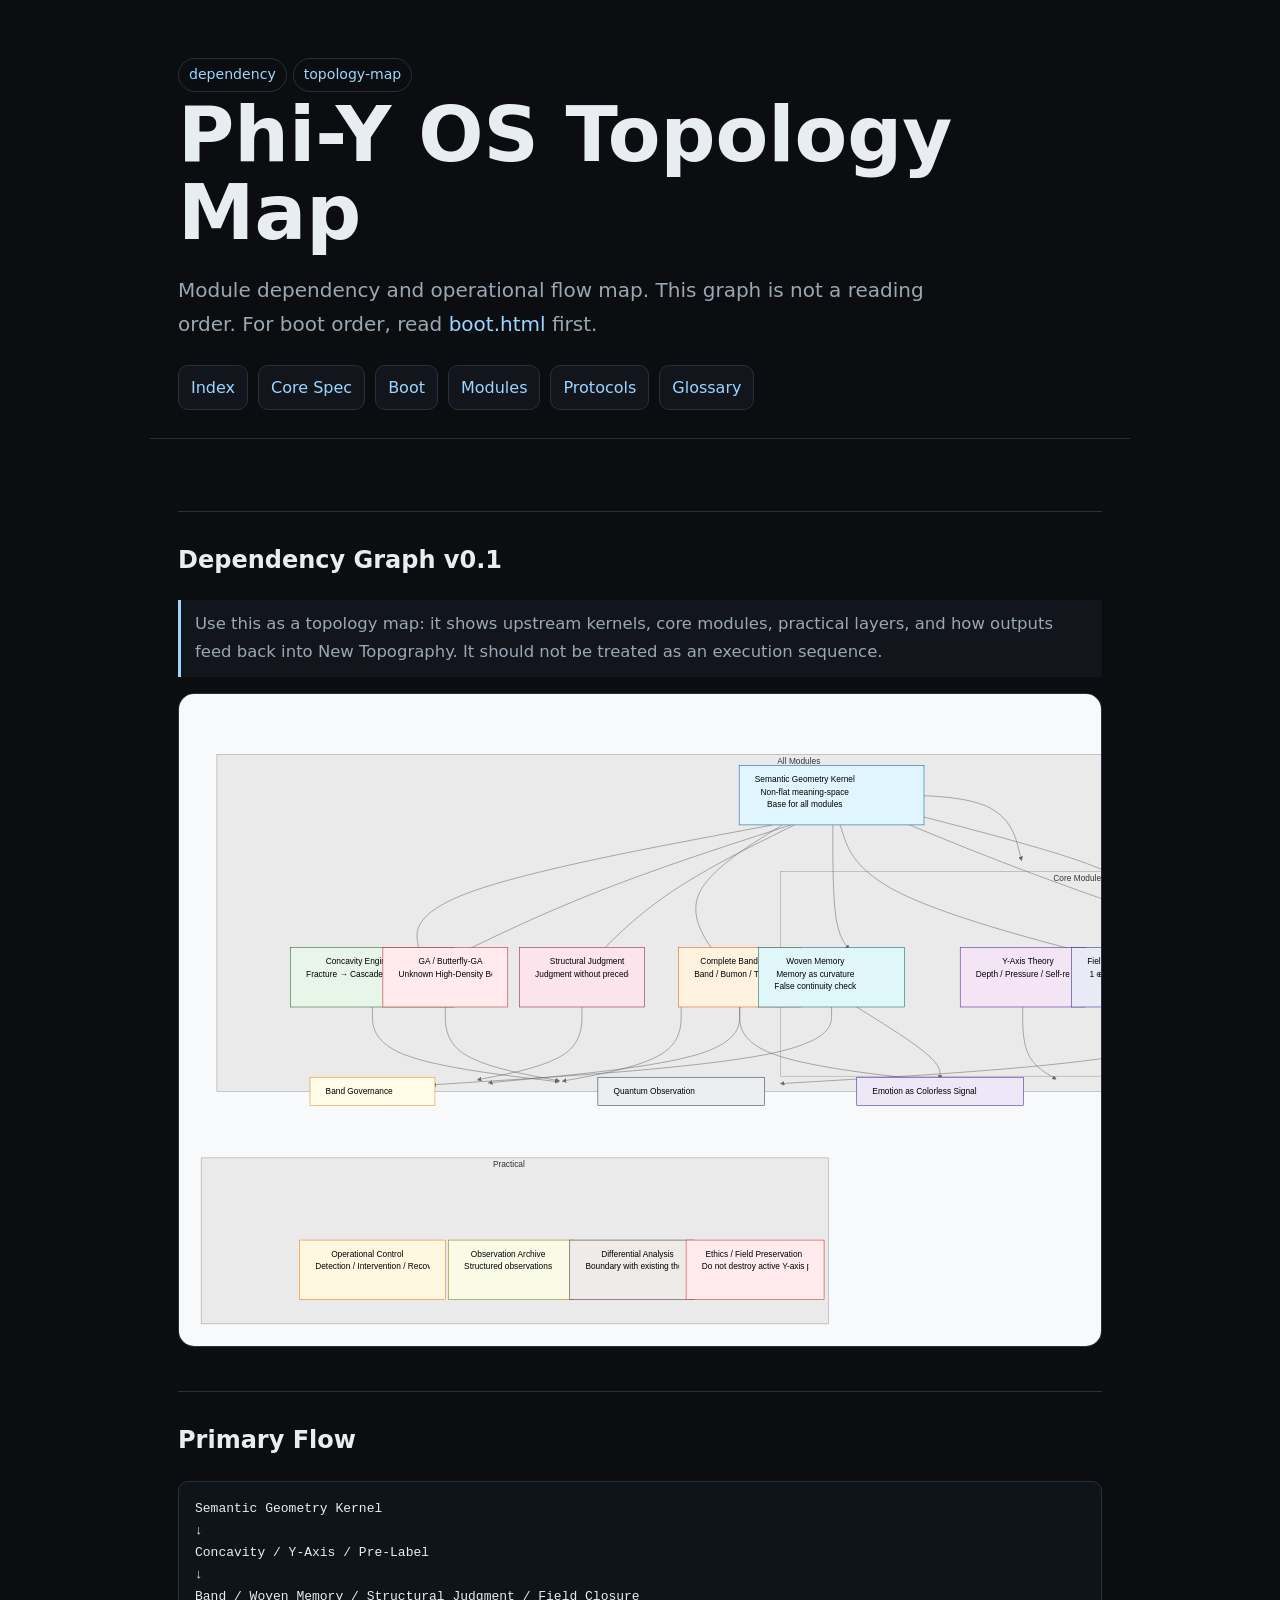
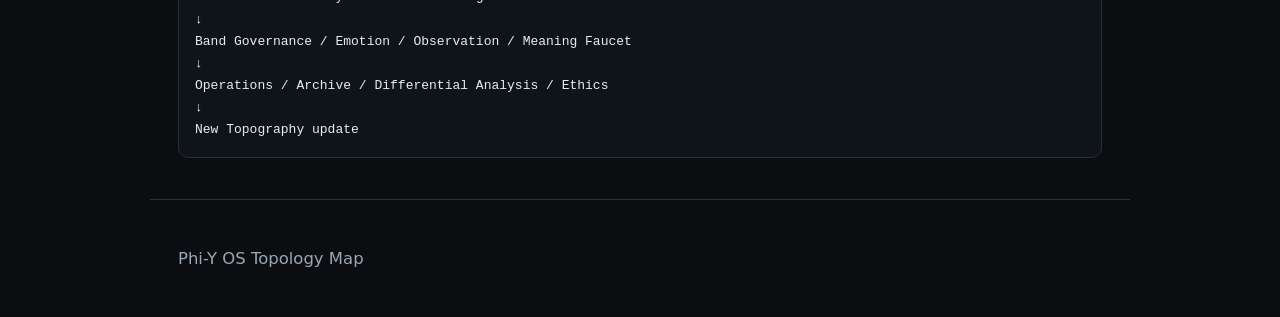
==== dependency.html @ 84e2ae33 "Add Phi-Y OS topology map page" ====
<!doctype html>
<html lang="en">
<head><meta charset="utf-8"><meta name="viewport" content="width=device-width, initial-scale=1"><title>Topology Map | Phi-Y OS</title><link rel="stylesheet" href="style.css"></head>
<body>
<header>
  <span class="tag">dependency</span><span class="tag">topology-map</span>
  <h1>Phi-Y OS Topology Map</h1>
  <p class="lead">Module dependency and operational flow map. This graph is not a reading order. For boot order, read <a href="boot.html">boot.html</a> first.</p>
  <nav class="nav"><a href="index.html">Index</a><a href="core-spec.html">Core Spec</a><a href="boot.html">Boot</a><a href="modules.html">Modules</a><a href="protocols.html">Protocols</a><a href="glossary.html">Glossary</a></nav>
</header>
<main>
  <section>
    <h2>Dependency Graph v0.1</h2>
    <p class="note">Use this as a topology map: it shows upstream kernels, core modules, practical layers, and how outputs feed back into New Topography. It should not be treated as an execution sequence.</p>
    <div class="card" style="overflow:auto; background:#f7f9fb;">
      <img src="dependency-graph.svg" alt="Phi-Y OS module dependency graph" style="min-width:1200px; width:100%; height:auto; display:block;">
    </div>
  </section>
  <section>
    <h2>Primary Flow</h2>
    <pre>Semantic Geometry Kernel
↓
Concavity / Y-Axis / Pre-Label
↓
Band / Woven Memory / Structural Judgment / Field Closure
↓
Band Governance / Emotion / Observation / Meaning Faucet
↓
Operations / Archive / Differential Analysis / Ethics
↓
New Topography update</pre>
  </section>
</main>
<footer><p>Phi-Y OS Topology Map</p></footer>
</body>
</html>
---- style.css ----
:root{--bg:#0b0d10;--panel:#12161c;--ink:#e8edf2;--muted:#9aa7b4;--line:#27313d;--accent:#9ad7ff;--code:#0f141a}*{box-sizing:border-box}body{margin:0;background:var(--bg);color:var(--ink);font-family:system-ui,-apple-system,BlinkMacSystemFont,'Segoe UI',sans-serif;line-height:1.7}header,main,footer{max-width:980px;margin:auto;padding:28px}header{padding-top:54px;border-bottom:1px solid var(--line)}h1{font-size:clamp(2.2rem,6vw,4.8rem);line-height:1.02;margin:0 0 12px}h2{margin-top:44px;border-top:1px solid var(--line);padding-top:28px}h3{margin-top:28px;color:var(--accent)}p,li{font-size:1.03rem}.lead{font-size:1.25rem;color:var(--muted);max-width:760px}.tag{display:inline-block;border:1px solid var(--line);border-radius:999px;padding:4px 10px;color:var(--accent);font-size:.88rem;margin:4px 6px 4px 0}.grid{display:grid;grid-template-columns:repeat(auto-fit,minmax(240px,1fr));gap:14px;margin:24px 0}.card{background:var(--panel);border:1px solid var(--line);border-radius:16px;padding:18px}.card h3{margin-top:0}a{color:var(--accent);text-decoration:none}a:hover{text-decoration:underline}code,pre{background:var(--code);border:1px solid var(--line);border-radius:10px}code{padding:.12em .35em}pre{padding:16px;overflow:auto;white-space:pre-wrap}.nav{display:flex;flex-wrap:wrap;gap:10px;margin-top:24px}.nav a{border:1px solid var(--line);border-radius:10px;padding:8px 12px;background:var(--panel)}table{border-collapse:collapse;width:100%;margin:20px 0;font-size:.95rem}th,td{border:1px solid var(--line);padding:10px;vertical-align:top}th{background:var(--panel);text-align:left}.note{border-left:3px solid var(--accent);padding:10px 14px;background:var(--panel);color:var(--muted)}footer{border-top:1px solid var(--line);color:var(--muted);font-size:.9rem}
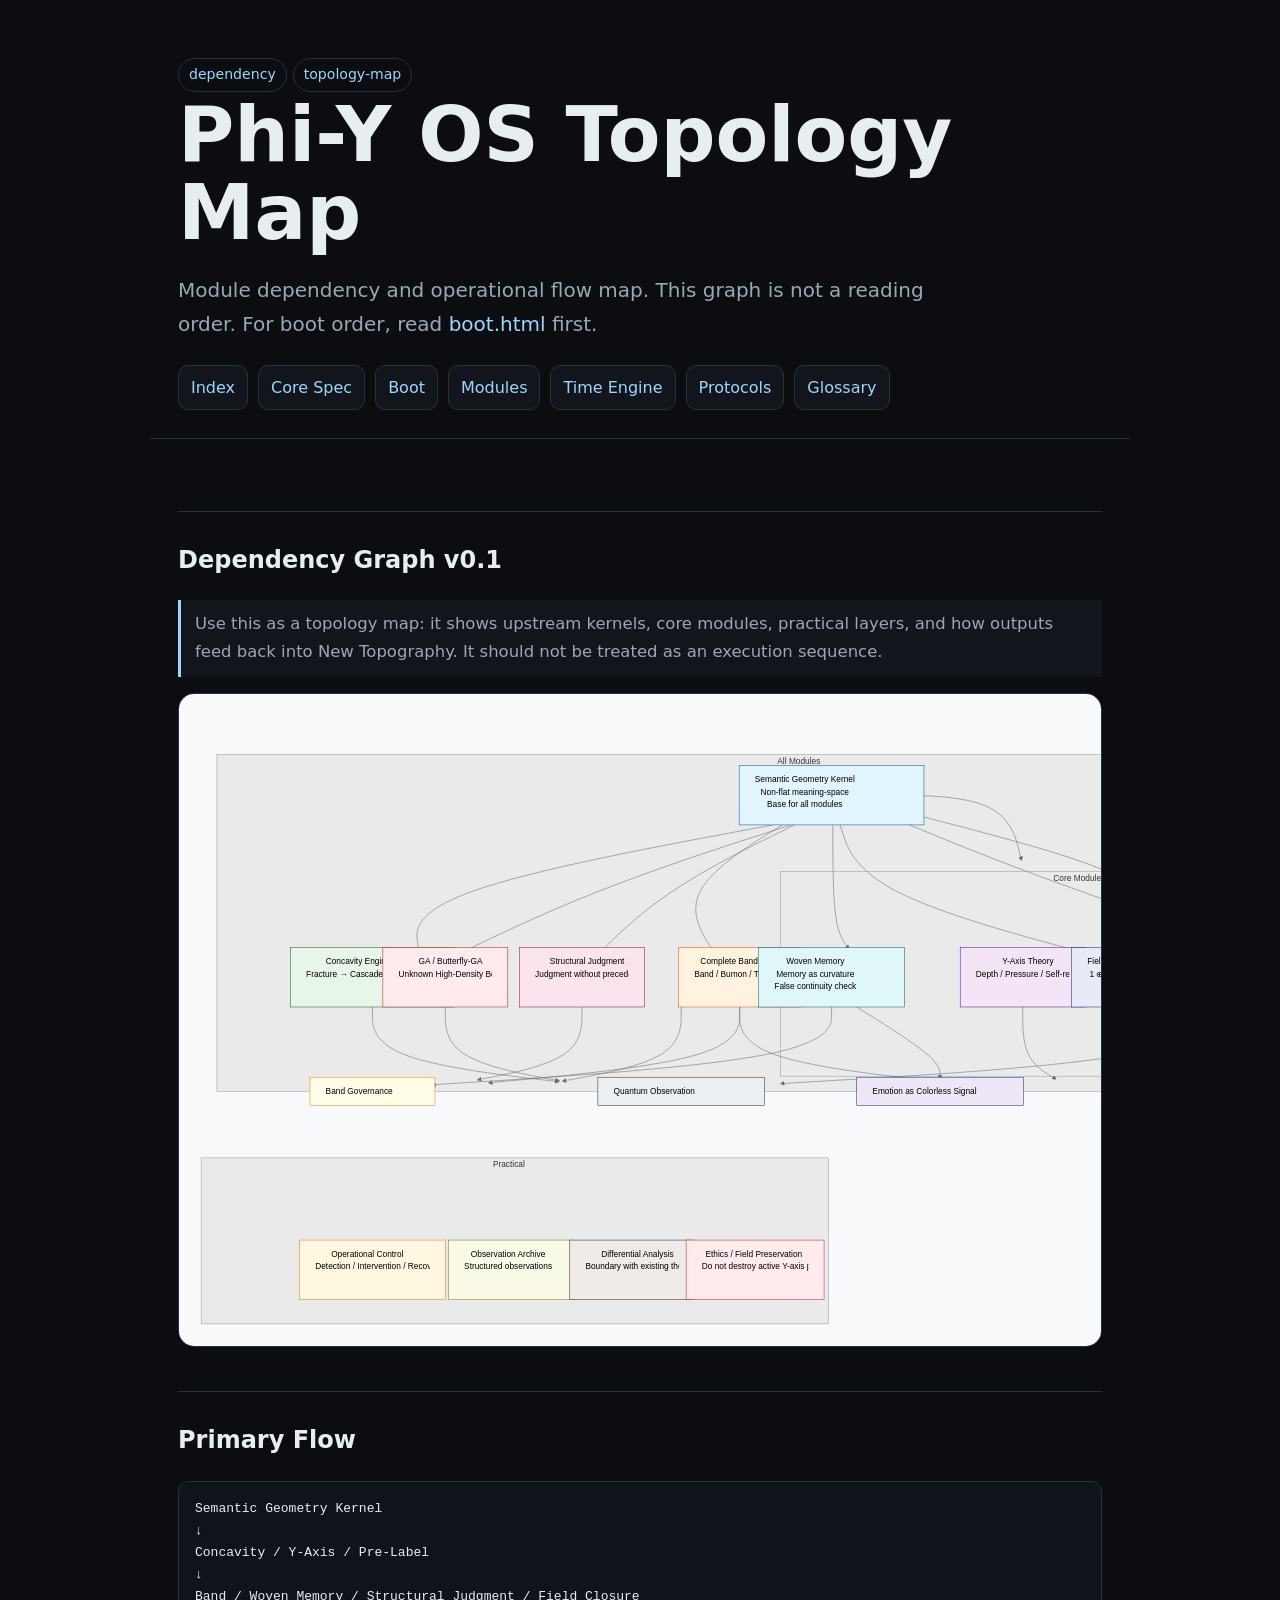
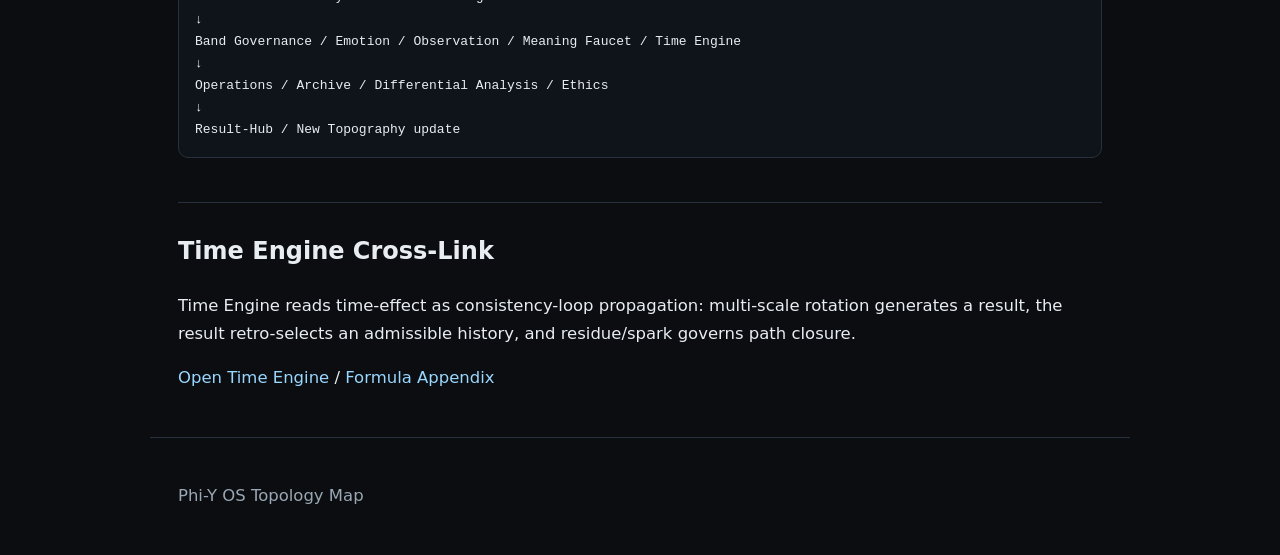
==== commit 50d0879e: "Add Time Engine to topology flow" ====
--- a/dependency.html
+++ b/dependency.html
@@ -6,7 +6,7 @@
   <span class="tag">dependency</span><span class="tag">topology-map</span>
   <h1>Phi-Y OS Topology Map</h1>
   <p class="lead">Module dependency and operational flow map. This graph is not a reading order. For boot order, read <a href="boot.html">boot.html</a> first.</p>
-  <nav class="nav"><a href="index.html">Index</a><a href="core-spec.html">Core Spec</a><a href="boot.html">Boot</a><a href="modules.html">Modules</a><a href="protocols.html">Protocols</a><a href="glossary.html">Glossary</a></nav>
+  <nav class="nav"><a href="index.html">Index</a><a href="core-spec.html">Core Spec</a><a href="boot.html">Boot</a><a href="modules.html">Modules</a><a href="time-engine.html">Time Engine</a><a href="protocols.html">Protocols</a><a href="glossary.html">Glossary</a></nav>
 </header>
 <main>
   <section>
@@ -24,11 +24,16 @@
 ↓
 Band / Woven Memory / Structural Judgment / Field Closure
 ↓
-Band Governance / Emotion / Observation / Meaning Faucet
+Band Governance / Emotion / Observation / Meaning Faucet / Time Engine
 ↓
 Operations / Archive / Differential Analysis / Ethics
 ↓
-New Topography update</pre>
+Result-Hub / New Topography update</pre>
+  </section>
+  <section>
+    <h2>Time Engine Cross-Link</h2>
+    <p>Time Engine reads time-effect as consistency-loop propagation: multi-scale rotation generates a result, the result retro-selects an admissible history, and residue/spark governs path closure.</p>
+    <p><a href="time-engine.html">Open Time Engine</a> / <a href="time-engine-formula-appendix.html">Formula Appendix</a></p>
   </section>
 </main>
 <footer><p>Phi-Y OS Topology Map</p></footer>
